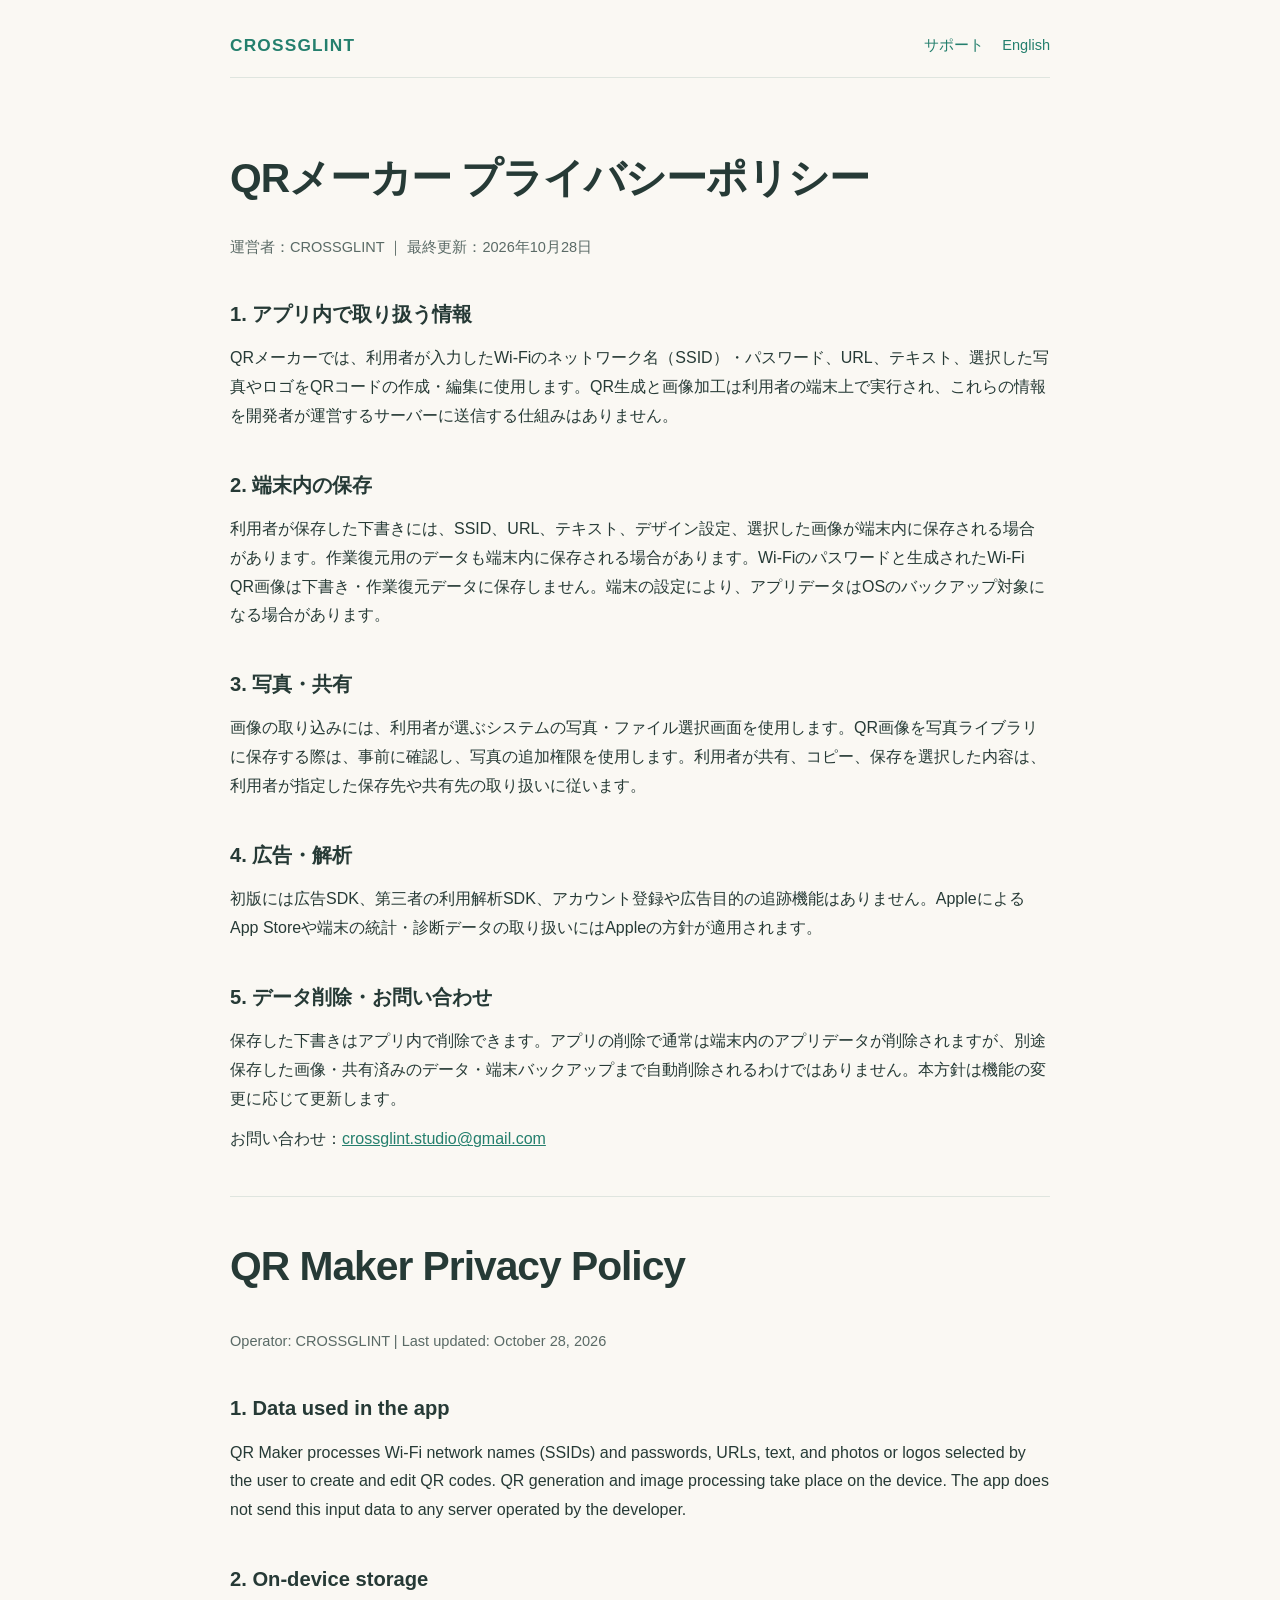
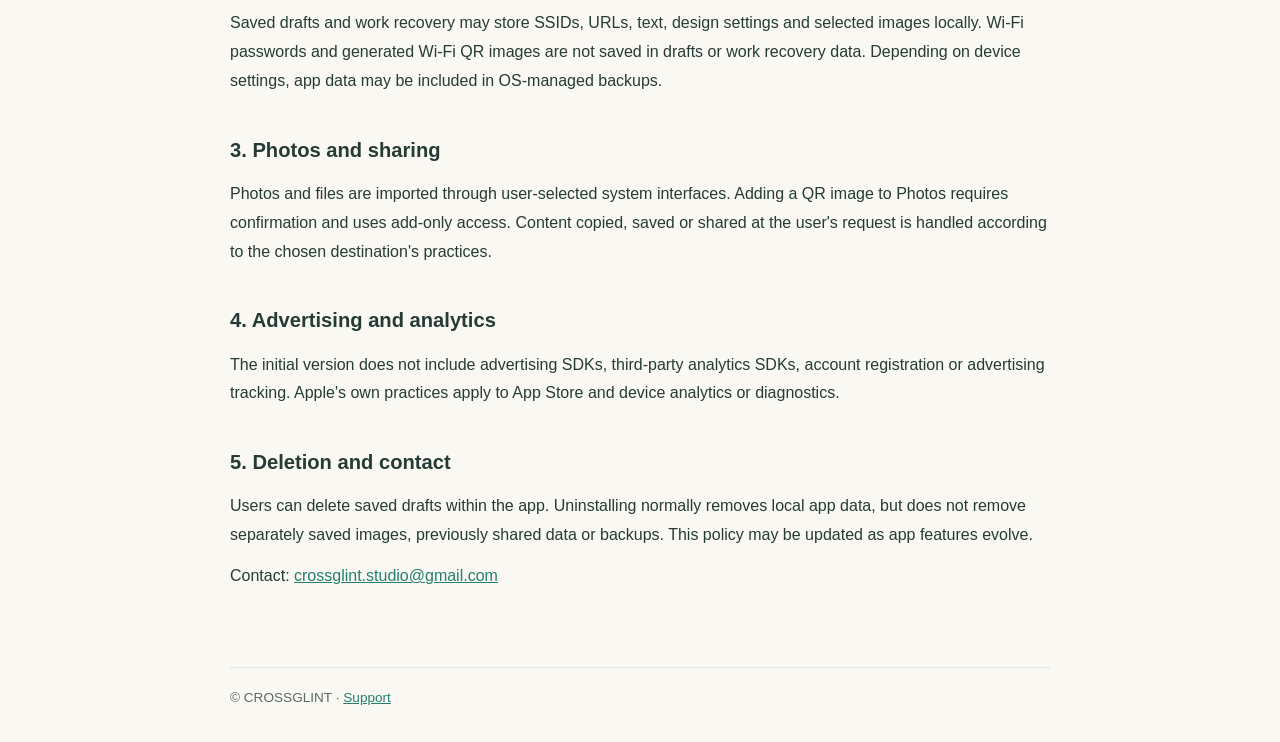
==== privacy.html @ 7fb46b86 "feat: add CROSSGLINT app support and bilingual privacy policy" ====
<!doctype html>
<html lang="ja">
<head>
<meta charset="utf-8">
<meta name="viewport" content="width=device-width,initial-scale=1">
<meta name="robots" content="index,follow">
<meta name="description" content="QRメーカーのプライバシーポリシー / QR Maker Privacy Policy">
<title>プライバシーポリシー | QRメーカー | CROSSGLINT</title>
<link rel="stylesheet" href="style.css">
</head>
<body>
<header><a class="brand" href="index.html">CROSSGLINT</a><nav aria-label="ナビゲーション"><a href="index.html">サポート</a><a href="privacy.html#english">English</a></nav></header>
<main>
<h1>QRメーカー プライバシーポリシー</h1>
<p class="meta">運営者：CROSSGLINT ｜ 最終更新：2026年10月28日</p>
<h2>1. アプリ内で取り扱う情報</h2>
<p>QRメーカーでは、利用者が入力したWi-Fiのネットワーク名（SSID）・パスワード、URL、テキスト、選択した写真やロゴをQRコードの作成・編集に使用します。QR生成と画像加工は利用者の端末上で実行され、これらの情報を開発者が運営するサーバーに送信する仕組みはありません。</p>
<h2>2. 端末内の保存</h2>
<p>利用者が保存した下書きには、SSID、URL、テキスト、デザイン設定、選択した画像が端末内に保存される場合があります。作業復元用のデータも端末内に保存される場合があります。Wi-Fiのパスワードと生成されたWi-Fi QR画像は下書き・作業復元データに保存しません。端末の設定により、アプリデータはOSのバックアップ対象になる場合があります。</p>
<h2>3. 写真・共有</h2>
<p>画像の取り込みには、利用者が選ぶシステムの写真・ファイル選択画面を使用します。QR画像を写真ライブラリに保存する際は、事前に確認し、写真の追加権限を使用します。利用者が共有、コピー、保存を選択した内容は、利用者が指定した保存先や共有先の取り扱いに従います。</p>
<h2>4. 広告・解析</h2>
<p>初版には広告SDK、第三者の利用解析SDK、アカウント登録や広告目的の追跡機能はありません。AppleによるApp Storeや端末の統計・診断データの取り扱いにはAppleの方針が適用されます。</p>
<h2>5. データ削除・お問い合わせ</h2>
<p>保存した下書きはアプリ内で削除できます。アプリの削除で通常は端末内のアプリデータが削除されますが、別途保存した画像・共有済みのデータ・端末バックアップまで自動削除されるわけではありません。本方針は機能の変更に応じて更新します。</p>
<p>お問い合わせ：<a href="mailto:crossglint.studio@gmail.com">crossglint.studio@gmail.com</a></p>
<hr>
<section id="english" lang="en">
<h1>QR Maker Privacy Policy</h1>
<p class="meta">Operator: CROSSGLINT | Last updated: October 28, 2026</p>
<h2>1. Data used in the app</h2>
<p>QR Maker processes Wi-Fi network names (SSIDs) and passwords, URLs, text, and photos or logos selected by the user to create and edit QR codes. QR generation and image processing take place on the device. The app does not send this input data to any server operated by the developer.</p>
<h2>2. On-device storage</h2>
<p>Saved drafts and work recovery may store SSIDs, URLs, text, design settings and selected images locally. Wi-Fi passwords and generated Wi-Fi QR images are not saved in drafts or work recovery data. Depending on device settings, app data may be included in OS-managed backups.</p>
<h2>3. Photos and sharing</h2>
<p>Photos and files are imported through user-selected system interfaces. Adding a QR image to Photos requires confirmation and uses add-only access. Content copied, saved or shared at the user's request is handled according to the chosen destination's practices.</p>
<h2>4. Advertising and analytics</h2>
<p>The initial version does not include advertising SDKs, third-party analytics SDKs, account registration or advertising tracking. Apple's own practices apply to App Store and device analytics or diagnostics.</p>
<h2>5. Deletion and contact</h2>
<p>Users can delete saved drafts within the app. Uninstalling normally removes local app data, but does not remove separately saved images, previously shared data or backups. This policy may be updated as app features evolve.</p>
<p>Contact: <a href="mailto:crossglint.studio@gmail.com">crossglint.studio@gmail.com</a></p>
</section>
</main>
<footer>© CROSSGLINT · <a href="index.html">Support</a></footer>
</body>
</html>
---- style.css ----
:root{color-scheme:light;--paper:#faf8f3;--ink:#263a36;--muted:#5a6a66;--accent:#247f6d;--line:#dfe5df}*{box-sizing:border-box}body{margin:0;background:var(--paper);color:var(--ink);font:16px/1.8 -apple-system,BlinkMacSystemFont,"Hiragino Kaku Gothic ProN","Yu Gothic",sans-serif}header,main,footer{width:min(820px,calc(100% - 38px));margin:auto}header{padding:30px 0 16px;border-bottom:1px solid var(--line);display:flex;align-items:center;justify-content:space-between;gap:15px}header a{color:var(--accent);text-decoration:none}.brand{font-size:1.08rem;font-weight:800;letter-spacing:.07em}nav{display:flex;gap:18px;font-size:.91rem}main{padding:46px 0 64px}h1{font-size:clamp(1.8rem,5vw,2.55rem);letter-spacing:-.025em;line-height:1.35}h2{font-size:1.26rem;margin:36px 0 8px}p{margin:12px 0}p.lead{font-size:1.1rem;color:var(--muted)}.card{border:1px solid var(--line);background:#fff;border-radius:18px;padding:26px;margin:25px 0}.meta{color:var(--muted);font-size:.91rem}.action{display:inline-block;color:white;background:var(--accent);text-decoration:none;border-radius:11px;padding:11px 18px;font-weight:700}a{color:var(--accent)}footer{border-top:1px solid var(--line);padding:18px 0 32px;color:var(--muted);font-size:.85rem}ul{padding-left:1.3em}li{margin:9px 0}hr{border:0;border-top:1px solid var(--line);margin:42px 0}@media(max-width:550px){header{display:block;padding-top:20px}nav{margin-top:12px;gap:12px;flex-wrap:wrap}main{padding-top:24px}.card{padding:19px}}
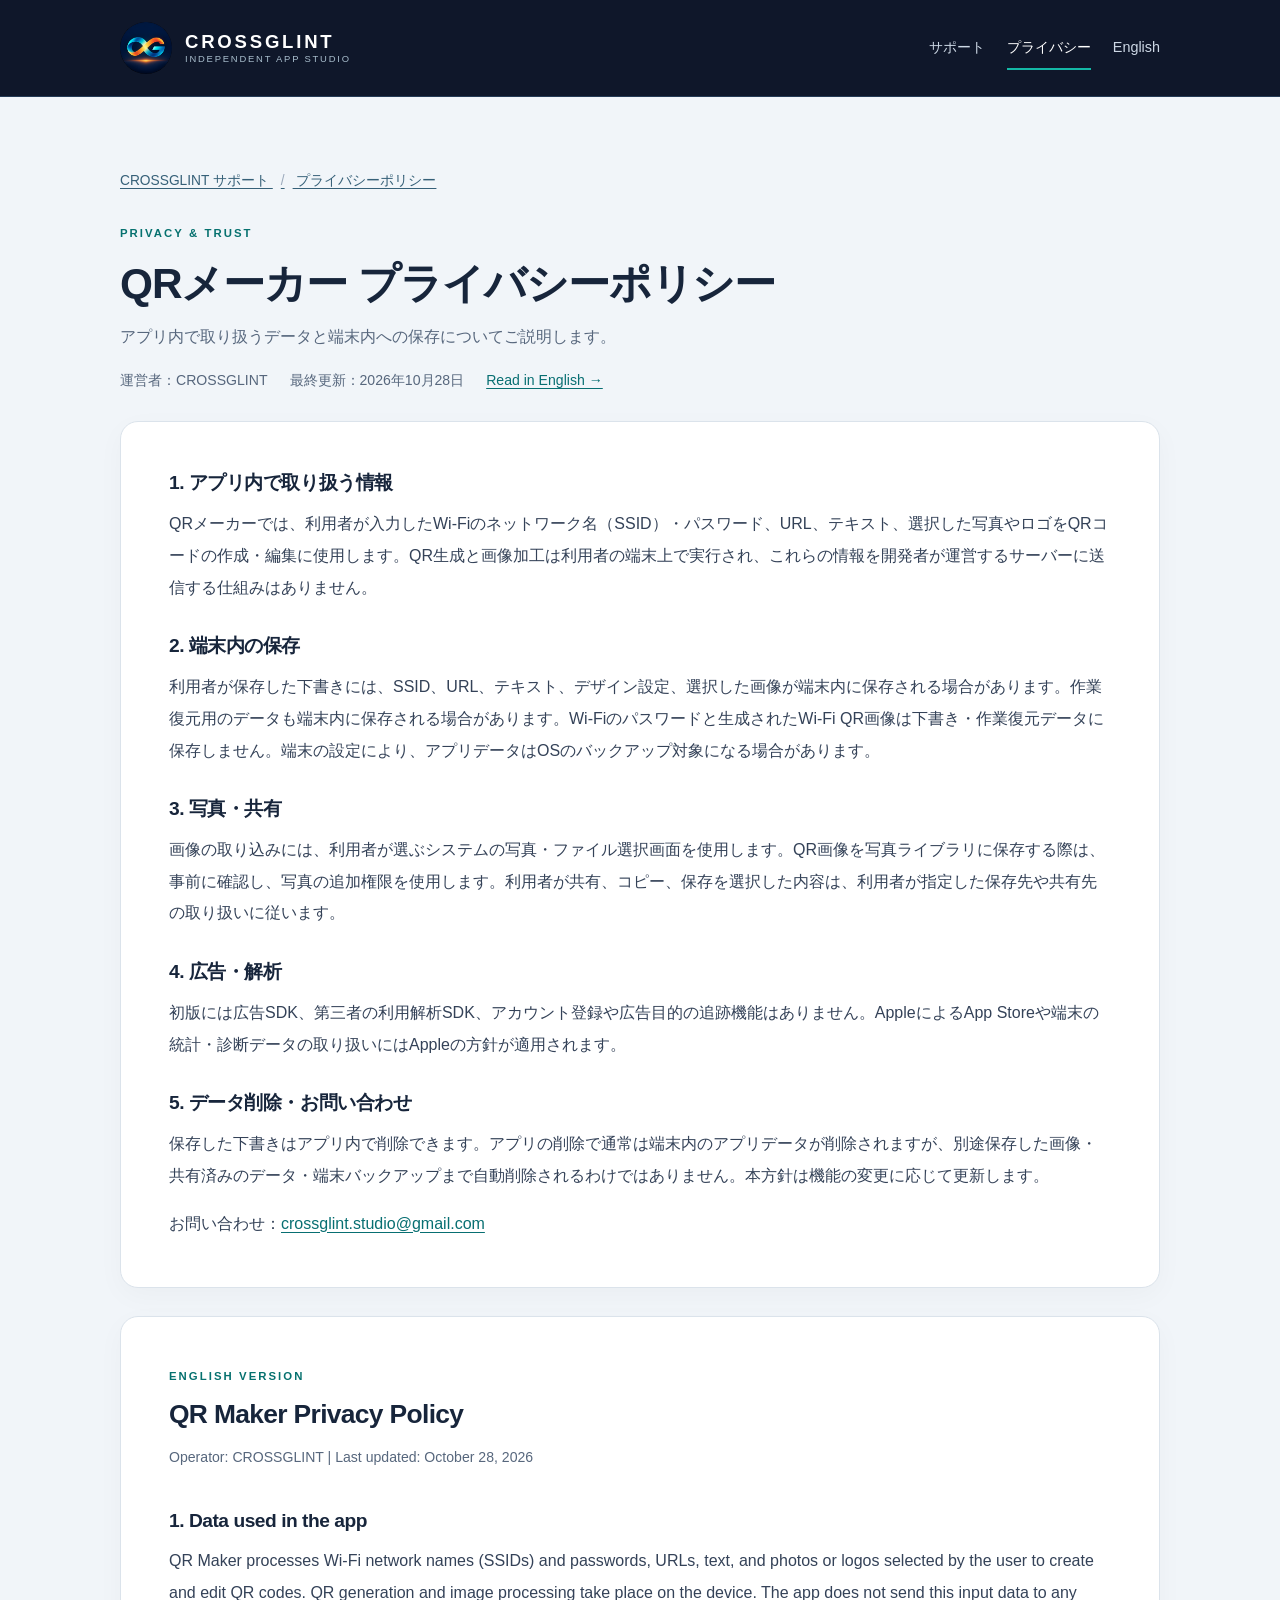
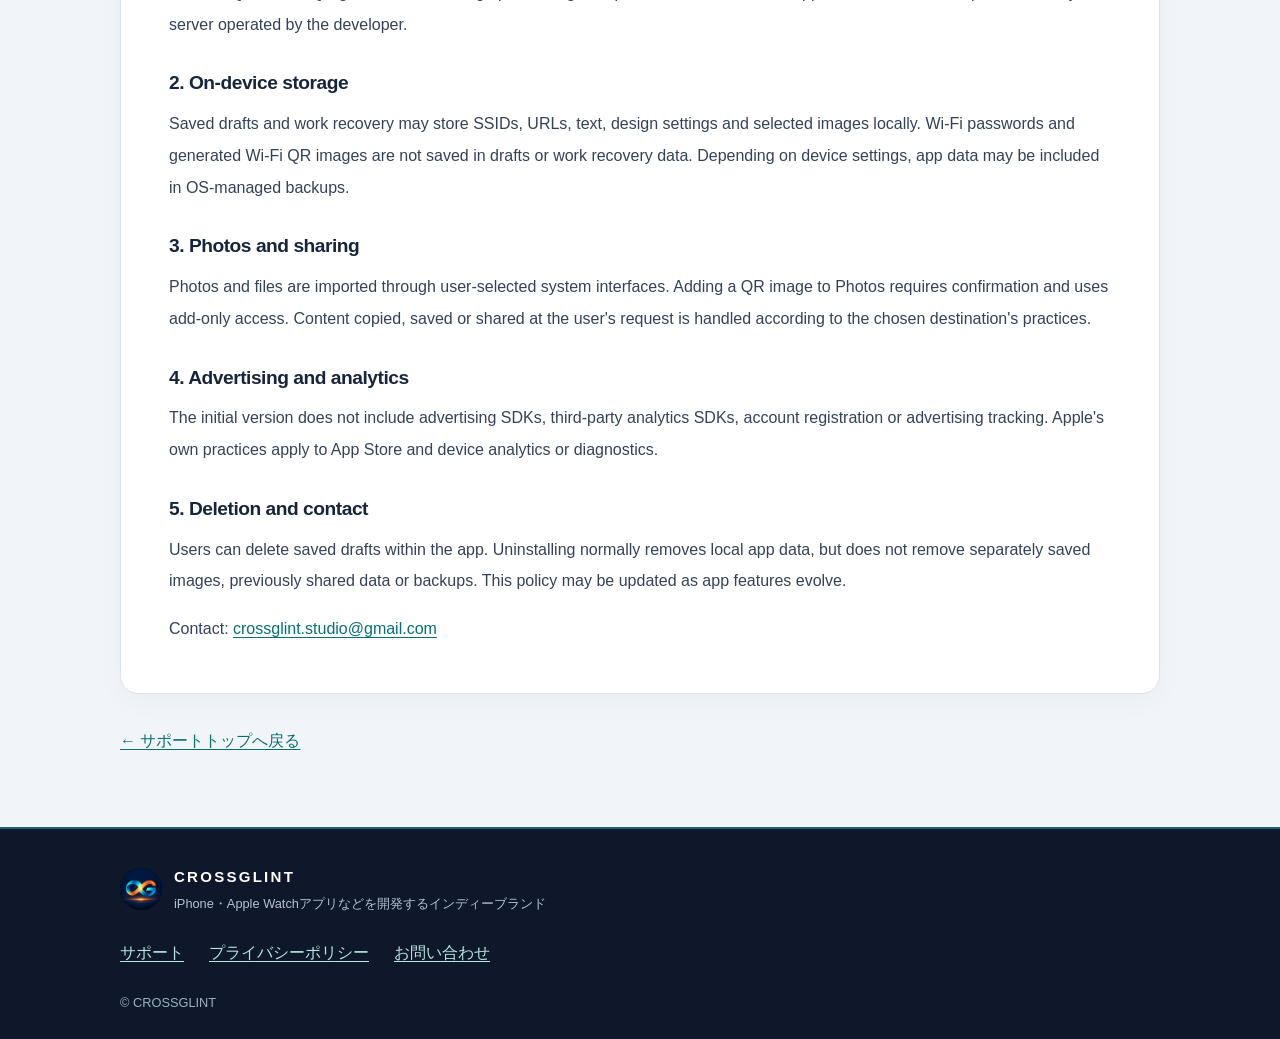
==== commit abb8fe0e: "feat: apply approved CROSSGLINT identity to support website" ====
--- a/privacy.html
+++ b/privacy.html
@@ -1,18 +1,42 @@
 <!doctype html>
 <html lang="ja">
 <head>
-<meta charset="utf-8">
-<meta name="viewport" content="width=device-width,initial-scale=1">
-<meta name="robots" content="index,follow">
-<meta name="description" content="QRメーカーのプライバシーポリシー / QR Maker Privacy Policy">
-<title>プライバシーポリシー | QRメーカー | CROSSGLINT</title>
-<link rel="stylesheet" href="style.css">
+  <meta charset="utf-8">
+  <meta name="viewport" content="width=device-width,initial-scale=1">
+  <meta name="robots" content="index,follow">
+  <meta name="description" content="CROSSGLINTのQRメーカーアプリのプライバシーポリシー（日本語・English）。">
+  <meta name="theme-color" content="#0f172a">
+  <title>QRメーカー プライバシーポリシー | CROSSGLINT</title>
+  <link rel="icon" type="image/png" href="assets/crossglint-mark-400.png">
+  <link rel="stylesheet" href="style.css">
 </head>
 <body>
-<header><a class="brand" href="index.html">CROSSGLINT</a><nav aria-label="ナビゲーション"><a href="index.html">サポート</a><a href="privacy.html#english">English</a></nav></header>
-<main>
-<h1>QRメーカー プライバシーポリシー</h1>
-<p class="meta">運営者：CROSSGLINT ｜ 最終更新：2026年10月28日</p>
+<header class="site-header">
+  <div class="site-header-inner">
+    <a class="brand-lockup" href="./" aria-label="CROSSGLINT サポートトップ">
+      <img class="brand-icon" src="assets/crossglint-mark-400.png" width="52" height="52" alt="">
+      <span class="brand-lockup-text"><strong>CROSSGLINT</strong><small>INDEPENDENT APP STUDIO</small></span>
+    </a>
+    <nav class="site-nav" aria-label="メインナビゲーション">
+      <a href="./">サポート</a>
+      <a href="privacy.html" aria-current="page">プライバシー</a>
+      <a href="privacy.html#english" lang="en">English</a>
+    </nav>
+  </div>
+</header>
+<main class="page-content">
+  <div class="policy-intro">
+    <a class="breadcrumb" href="./">CROSSGLINT サポート <span aria-hidden="true">/</span> プライバシーポリシー</a>
+    <p class="eyebrow">PRIVACY &amp; TRUST</p>
+    <h1>QRメーカー プライバシーポリシー</h1>
+    <p class="policy-subtitle">アプリ内で取り扱うデータと端末内への保存についてご説明します。</p>
+    <div class="policy-meta">
+      <span>運営者：CROSSGLINT</span>
+      <span>最終更新：2026年10月28日</span>
+      <a href="#english" lang="en">Read in English →</a>
+    </div>
+  </div>
+  <article class="policy-sheet" aria-label="日本語のプライバシーポリシー">
 <h2>1. アプリ内で取り扱う情報</h2>
 <p>QRメーカーでは、利用者が入力したWi-Fiのネットワーク名（SSID）・パスワード、URL、テキスト、選択した写真やロゴをQRコードの作成・編集に使用します。QR生成と画像加工は利用者の端末上で実行され、これらの情報を開発者が運営するサーバーに送信する仕組みはありません。</p>
 <h2>2. 端末内の保存</h2>
@@ -24,10 +48,11 @@
 <h2>5. データ削除・お問い合わせ</h2>
 <p>保存した下書きはアプリ内で削除できます。アプリの削除で通常は端末内のアプリデータが削除されますが、別途保存した画像・共有済みのデータ・端末バックアップまで自動削除されるわけではありません。本方針は機能の変更に応じて更新します。</p>
 <p>お問い合わせ：<a href="mailto:crossglint.studio@gmail.com">crossglint.studio@gmail.com</a></p>
-<hr>
-<section id="english" lang="en">
-<h1>QR Maker Privacy Policy</h1>
-<p class="meta">Operator: CROSSGLINT | Last updated: October 28, 2026</p>
+  </article>
+  <article class="policy-sheet english-policy" id="english" lang="en" aria-label="Privacy policy in English">
+    <p class="eyebrow">ENGLISH VERSION</p>
+    <h2 class="english-title">QR Maker Privacy Policy</h2>
+    <p class="policy-meta">Operator: CROSSGLINT | Last updated: October 28, 2026</p>
 <h2>1. Data used in the app</h2>
 <p>QR Maker processes Wi-Fi network names (SSIDs) and passwords, URLs, text, and photos or logos selected by the user to create and edit QR codes. QR generation and image processing take place on the device. The app does not send this input data to any server operated by the developer.</p>
 <h2>2. On-device storage</h2>
@@ -39,8 +64,22 @@
 <h2>5. Deletion and contact</h2>
 <p>Users can delete saved drafts within the app. Uninstalling normally removes local app data, but does not remove separately saved images, previously shared data or backups. This policy may be updated as app features evolve.</p>
 <p>Contact: <a href="mailto:crossglint.studio@gmail.com">crossglint.studio@gmail.com</a></p>
-</section>
+  </article>
+  <div class="back-link"><a href="./">← サポートトップへ戻る</a></div>
 </main>
-<footer>© CROSSGLINT · <a href="index.html">Support</a></footer>
+<footer class="site-footer">
+  <div class="site-footer-inner">
+    <div class="footer-brand">
+      <img src="assets/crossglint-mark-400.png" width="42" height="42" alt="">
+      <div><strong>CROSSGLINT</strong><span>iPhone・Apple Watchアプリなどを開発するインディーブランド</span></div>
+    </div>
+    <div class="footer-links">
+      <a href="./">サポート</a>
+      <a href="privacy.html">プライバシーポリシー</a>
+      <a href="mailto:crossglint.studio@gmail.com">お問い合わせ</a>
+    </div>
+    <p class="copyright">© CROSSGLINT</p>
+  </div>
+</footer>
 </body>
 </html>
--- a/style.css
+++ b/style.css
@@ -1 +1,134 @@
-:root{color-scheme:light;--paper:#faf8f3;--ink:#263a36;--muted:#5a6a66;--accent:#247f6d;--line:#dfe5df}*{box-sizing:border-box}body{margin:0;background:var(--paper);color:var(--ink);font:16px/1.8 -apple-system,BlinkMacSystemFont,"Hiragino Kaku Gothic ProN","Yu Gothic",sans-serif}header,main,footer{width:min(820px,calc(100% - 38px));margin:auto}header{padding:30px 0 16px;border-bottom:1px solid var(--line);display:flex;align-items:center;justify-content:space-between;gap:15px}header a{color:var(--accent);text-decoration:none}.brand{font-size:1.08rem;font-weight:800;letter-spacing:.07em}nav{display:flex;gap:18px;font-size:.91rem}main{padding:46px 0 64px}h1{font-size:clamp(1.8rem,5vw,2.55rem);letter-spacing:-.025em;line-height:1.35}h2{font-size:1.26rem;margin:36px 0 8px}p{margin:12px 0}p.lead{font-size:1.1rem;color:var(--muted)}.card{border:1px solid var(--line);background:#fff;border-radius:18px;padding:26px;margin:25px 0}.meta{color:var(--muted);font-size:.91rem}.action{display:inline-block;color:white;background:var(--accent);text-decoration:none;border-radius:11px;padding:11px 18px;font-weight:700}a{color:var(--accent)}footer{border-top:1px solid var(--line);padding:18px 0 32px;color:var(--muted);font-size:.85rem}ul{padding-left:1.3em}li{margin:9px 0}hr{border:0;border-top:1px solid var(--line);margin:42px 0}@media(max-width:550px){header{display:block;padding-top:20px}nav{margin-top:12px;gap:12px;flex-wrap:wrap}main{padding-top:24px}.card{padding:19px}}+/* CROSSGLINT Brand Guidelines v1.1-draft: Midnight Navy / Teal / Apricot.
+   Brand artwork is copied unmodified from crossglint-brand's approved PNG exports.
+   No fonts, scripts, tracking pixels or third-party resources. */
+:root {
+  color-scheme: light;
+  --navy: #0f172a;
+  --navy-deep: #091225;
+  --teal: #14b8a6;
+  --apricot: #ff9f6b;
+  --gold: #f4d186;
+  --ice: #f1f5f9;
+  --ink: #17253b;
+  --body-ink: #344258;
+  --muted: #57677d;
+  --line: #dbe3eb;
+  --white: #ffffff;
+  --radius: 18px;
+  font-family: -apple-system, BlinkMacSystemFont, "Hiragino Kaku Gothic ProN",
+    "Hiragino Sans", "Yu Gothic", Meiryo, sans-serif;
+}
+* { box-sizing: border-box; }
+html { scroll-behavior: smooth; }
+body { margin: 0; color: var(--body-ink); background: var(--ice); font-size: 16px; line-height: 1.85; }
+a { color: #086f72; text-underline-offset: .2em; }
+a:hover { color: #065759; }
+a:focus-visible { outline: 3px solid var(--apricot); outline-offset: 4px; border-radius: 4px; }
+h1, h2, h3, p { margin-top: 0; }
+h1, h2, h3 { color: var(--ink); line-height: 1.4; letter-spacing: -.025em; }
+h1 { font-size: clamp(1.8rem, 4.6vw, 2.65rem); }
+h2 { font-size: clamp(1.3rem, 3vw, 1.7rem); }
+h3 { font-size: 1.4rem; }
+p { margin-bottom: 1em; }
+.site-header { background: var(--navy); border-bottom: 1px solid #253b56; }
+.site-header-inner, .page-content, .site-footer-inner { width: min(1040px, calc(100% - 40px)); margin: 0 auto; }
+.site-header-inner { min-height: 96px; display: flex; gap: 24px; align-items: center; justify-content: space-between; }
+.brand-lockup { display: inline-flex; gap: 13px; align-items: center; min-width: 0; text-decoration: none; color: white; }
+.brand-lockup:hover { color: white; }
+.brand-icon { display: block; border-radius: 50%; width: 52px; height: 52px; object-fit: contain; }
+.brand-lockup-text { display: grid; gap: 1px; line-height: 1.1; }
+.brand-lockup-text strong { color: white; font-size: 1.16rem; font-weight: 790; letter-spacing: .15em; }
+.brand-lockup-text small { color: #a8bdcc; font-size: .59rem; letter-spacing: .19em; white-space: nowrap; }
+.site-nav { display: flex; flex-wrap: wrap; gap: 8px 22px; align-items: center; }
+.site-nav a { display: inline-block; color: #cdd8e5; text-decoration: none; font-size: .9rem; padding: 8px 0; border-bottom: 2px solid transparent; }
+.site-nav a:hover, .site-nav a[aria-current="page"] { color: white; border-bottom-color: var(--teal); }
+.page-content { padding: 34px 0 72px; }
+.hero { overflow: hidden; border-radius: 20px; background: white; border: 1px solid var(--line); box-shadow: 0 14px 38px rgba(15,23,42,.065); }
+.hero-art { background: var(--navy-deep); }
+.hero-art img { display: block; width: 100%; height: auto; aspect-ratio: 3 / 1; object-fit: cover; }
+.hero-copy { padding: 32px clamp(22px, 5vw, 58px) 38px; }
+.eyebrow { color: #06716f; font-size: .71rem; letter-spacing: .18em; font-weight: 800; margin-bottom: 10px; }
+.hero h1 { margin-bottom: 8px; }
+.lead { max-width: 72ch; color: var(--muted); font-size: 1.02rem; margin-bottom: 0; }
+.section-wrap { padding-top: 48px; }
+.section-heading { margin-bottom: 18px; }
+.section-heading h2 { margin-bottom: 0; }
+.product-card { background: white; border-radius: var(--radius); border: 1px solid var(--line); padding: clamp(22px, 4vw, 38px); box-shadow: 0 8px 30px rgba(15,23,42,.035); }
+.product-heading { display: flex; align-items: center; gap: 17px; margin-bottom: 20px; }
+.product-initial { width: 67px; height: 67px; flex: 0 0 67px; display: grid; place-items: center; border-radius: 16px; background: #0f273a; color: #c5fcf5; font-weight: 800; font-size: 1.3rem; letter-spacing: -.06em; border: 1px solid #245067; }
+.product-label { color: #146e71; font-size: .67rem; letter-spacing: .16em; font-weight: 800; }
+.product-heading h3 { margin: 2px 0 0; }
+.feature-tags { display: flex; flex-wrap: wrap; gap: 8px; margin: 22px 0 28px; }
+.feature-tags span { padding: 5px 13px; border: 1px solid #cce4e2; color: #255961; background: #f2fafa; border-radius: 999px; font-size: .82rem; }
+.product-actions { display: flex; gap: 16px 22px; align-items: center; flex-wrap: wrap; }
+.button-primary, .button-outline { display: inline-flex; align-items: center; justify-content: center; gap: 10px; padding: 11px 20px; border-radius: 11px; font-weight: 750; text-decoration: none; }
+.button-primary { color: #0b1729; background: var(--teal); }
+.button-primary:hover { background: #4bd0c0; color: #071a21; }
+.button-outline { color: white; border: 1px solid #5b768b; white-space: nowrap; }
+.button-outline:hover { color: var(--navy); background: white; border-color: white; }
+.text-link { font-weight: 650; }
+.contact-panel { margin-top: 38px; padding: 31px clamp(22px, 4vw, 40px); border-radius: var(--radius); background: var(--navy); color: #d4dfed; display: flex; gap: 24px; justify-content: space-between; align-items: center; }
+.contact-panel .eyebrow { color: var(--teal); }
+.contact-panel h2 { color: white; margin-bottom: 8px; }
+.contact-panel p { margin-bottom: 8px; }
+.contact-email { color: #88e6dd; font-weight: 650; overflow-wrap: anywhere; }
+.contact-email:hover { color: white; }
+.english-note { padding: 30px 4px 0; }
+.english-note h2 { font-size: 1.18rem; margin-bottom: 6px; }
+.english-note p { margin-bottom: 0; }
+.site-footer { background: var(--navy); color: #b2c3d4; padding: 34px 0 24px; border-top: 2px solid #1c6673; }
+.footer-brand { display: flex; align-items: center; gap: 12px; }
+.footer-brand img { border-radius: 50%; width: 42px; height: 42px; }
+.footer-brand div { display: grid; gap: 1px; }
+.footer-brand strong { color: white; font-size: .94rem; letter-spacing: .15em; }
+.footer-brand span { font-size: .8rem; }
+.footer-links { display: flex; flex-wrap: wrap; gap: 10px 25px; margin-top: 22px; }
+.site-footer a { color: #b7e5df; }
+.site-footer a:hover { color: white; }
+.copyright { margin: 24px 0 0; font-size: .8rem; color: #9cb0c4; }
+.policy-intro { padding: clamp(18px, 3vw, 34px) 0 28px; }
+.breadcrumb { display: inline-block; margin-bottom: 30px; font-size: .86rem; color: #366078; }
+.breadcrumb span { margin: 0 8px; color: #9caabc; }
+.policy-intro h1 { margin-bottom: 8px; }
+.policy-subtitle { color: var(--muted); }
+.policy-meta { display: flex; flex-wrap: wrap; align-items: center; gap: 5px 22px; color: var(--muted); font-size: .88rem; margin: 12px 0 0; }
+.policy-sheet { background: white; border: 1px solid var(--line); border-radius: var(--radius); padding: clamp(22px, 5vw, 48px); margin-bottom: 28px; box-shadow: 0 8px 28px rgba(15,23,42,.03); }
+.policy-sheet h2 { font-size: 1.2rem; padding-top: 14px; margin-bottom: 11px; }
+.policy-sheet h2:first-child { padding-top: 0; }
+.policy-sheet p { line-height: 1.98; }
+.policy-sheet p:last-child { margin-bottom: 0; }
+.english-policy { scroll-margin-top: 18px; }
+.english-policy .eyebrow { margin-bottom: 8px; }
+.english-policy .english-title { font-size: 1.65rem; color: var(--ink); padding-top: 0; }
+.english-policy .policy-meta { margin: 0 0 22px; }
+.back-link { margin-top: 32px; }
+@media (max-width: 700px) {
+  .site-header-inner { padding: 15px 0; align-items: flex-start; flex-direction: column; gap: 10px; }
+  .site-nav { width: 100%; gap: 6px 20px; }
+  .site-nav a { font-size: .85rem; }
+  .page-content { padding-top: 18px; padding-bottom: 46px; }
+  .hero-art img { height: 230px; aspect-ratio: auto; object-fit: cover; }
+  .hero-copy { padding: 25px 22px 30px; }
+  .section-wrap { padding-top: 32px; }
+  .contact-panel { flex-direction: column; align-items: stretch; }
+  .button-outline { align-self: flex-start; }
+  .policy-intro { padding-top: 15px; }
+}
+@media (max-width: 390px) {
+  .brand-lockup-text strong { font-size: 1rem; }
+  .brand-lockup-text small { font-size: .52rem; }
+  .brand-icon { width: 46px; height: 46px; }
+  .hero-art img { height: 200px; }
+  .product-actions { align-items: stretch; flex-direction: column; }
+  .button-primary { width: 100%; }
+  .feature-tags span { font-size: .76rem; }
+}
+@media (prefers-reduced-motion: reduce) { html { scroll-behavior: auto; } }
+@media print {
+  body { background: white; }
+  .site-header { background: white; border-bottom: 1px solid #aaa; }
+  .brand-lockup-text strong, .site-nav a { color: var(--navy); }
+  .site-footer { background: white; color: var(--ink); }
+  .site-footer a, .footer-brand strong { color: var(--ink); }
+  .hero, .product-card, .policy-sheet { box-shadow: none; }
+}
